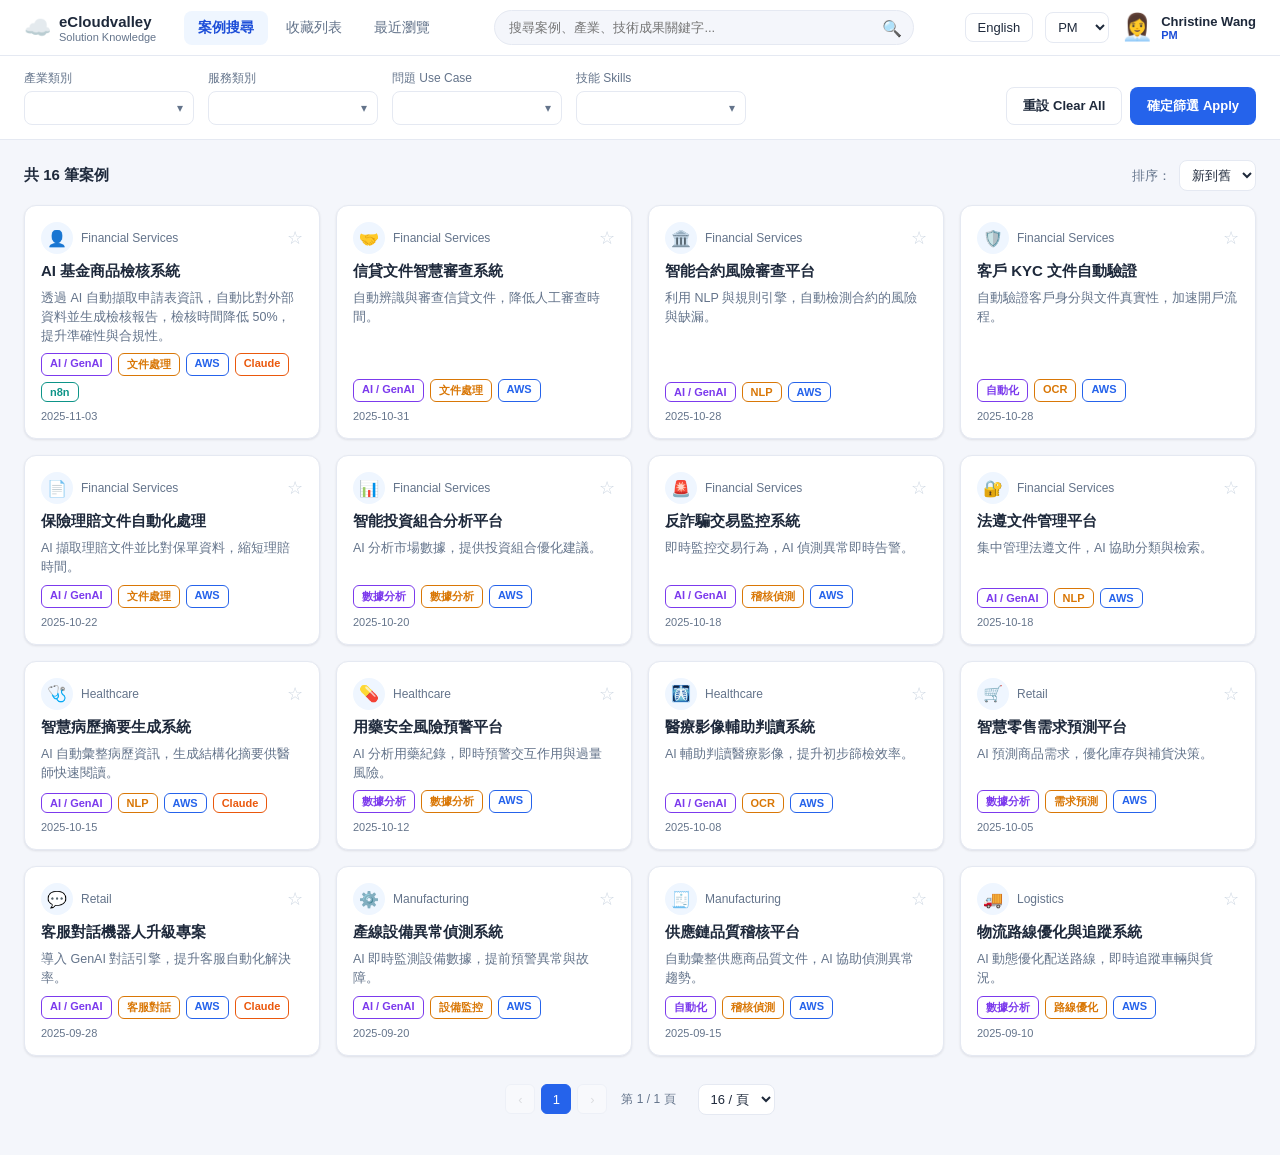
==== frontend/index.html @ f8f95ab1 "feat: initial commit" ====
<!doctype html>
<html lang="zh-Hant">
<head>
<meta charset="UTF-8" />
<meta name="viewport" content="width=device-width, initial-scale=1.0" />
<title>eCloudvalley Solution Knowledge</title>
<link rel="stylesheet" href="css/style.css" />
</head>
<body>
<div id="app">

  <header class="topbar">
    <div class="topbar-left">
      <div class="logo">
        <span class="logo-mark">☁️</span>
        <div class="logo-text">
          <div class="logo-name" data-i18n="appName">eCloudvalley</div>
          <div class="logo-sub" data-i18n="appSub">Solution Knowledge</div>
        </div>
      </div>
      <nav class="topnav">
        <button class="topnav-btn active" data-view="list" data-i18n="nav_search">案例搜尋</button>
        <button class="topnav-btn" data-view="favorites" data-i18n="nav_favorites">收藏列表</button>
        <button class="topnav-btn" data-view="recent" data-i18n="nav_recent">最近瀏覽</button>
      </nav>
    </div>

    <div class="topbar-search">
      <input type="text" id="search-input" data-i18n-placeholder="search_placeholder" placeholder="搜尋案例、產業、技術成果關鍵字..." />
      <span class="search-icon">🔍</span>
    </div>

    <div class="topbar-right">
      <button class="lang-btn" id="lang-btn" data-i18n="lang_switch">English</button>
      <label class="role-switcher" title="切換角色（Demo）">
        <select id="role-select">
          <option value="customer">客戶</option>
          <option value="pm" selected>PM</option>
          <option value="sa">SA</option>
        </select>
      </label>
      <div class="user-chip">
        <span class="user-avatar">👩‍💼</span>
        <div class="user-info">
          <div class="user-name" id="user-name">Christine Wang</div>
          <div class="user-role" id="user-role">PM</div>
        </div>
      </div>
    </div>
  </header>

  <div class="filterbar" id="filterbar">
    <div class="filter-groups" id="filter-groups"><!-- rendered by app.js --></div>
    <div class="filter-actions">
      <button class="btn btn-ghost" id="filter-clear" data-i18n="filter_clear">重設 Clear All</button>
      <button class="btn btn-primary" id="filter-apply" data-i18n="filter_apply">確定篩選 Apply</button>
    </div>
  </div>

  <div class="content-row">
    <main id="main-content">

      <section id="view-list" class="view">
        <div class="list-toolbar">
          <div class="result-count" id="result-count">共 16 筆案例</div>
          <div class="list-toolbar-right">
            <div class="sort-control">
              <span data-i18n="sort_label">排序</span>：
              <select id="sort-select">
                <option value="new" data-i18n="sort_new">新到舊</option>
                <option value="old" data-i18n="sort_old">舊到新</option>
              </select>
            </div>
          </div>
        </div>
        <div class="case-grid" id="case-grid"><!-- rendered by app.js --></div>
        <div class="pagination" id="pagination"><!-- rendered by app.js --></div>
      </section>

      <section id="view-favorites" class="view hidden">
        <div class="list-toolbar">
          <div class="result-count" id="favorites-count"></div>
        </div>
        <div class="case-grid" id="favorites-grid"></div>
        <div class="empty-state hidden" id="favorites-empty" data-i18n="empty_favorites"></div>
      </section>

      <section id="view-recent" class="view hidden">
        <div class="list-toolbar">
          <div class="result-count" id="recent-count"></div>
        </div>
        <div class="case-grid" id="recent-grid"></div>
        <div class="empty-state hidden" id="recent-empty" data-i18n="empty_recent"></div>
      </section>

    </main>

    <aside class="preview-drawer hidden" id="preview-drawer"><!-- rendered by app.js --></aside>
  </div>

</div>

<script src="js/i18n.js"></script>
<script src="js/data.js"></script>
<script src="js/app.js"></script>
</body>
</html>
---- frontend/css/style.css ----
:root {
  --blue: #2563eb;
  --blue-dark: #1d4ed8;
  --blue-light: #eff6ff;
  --bg: #f4f6fb;
  --card-bg: #ffffff;
  --border: #e5e9f2;
  --text: #1e293b;
  --text-muted: #64748b;
  --radius: 12px;
  --shadow: 0 1px 3px rgba(16, 24, 40, 0.06), 0 1px 2px rgba(16, 24, 40, 0.04);
}

* { box-sizing: border-box; }
html, body { margin: 0; padding: 0; }
body {
  font-family: -apple-system, "Segoe UI", "PingFang TC", "Microsoft JhengHei", sans-serif;
  background: var(--bg);
  color: var(--text);
}
.hidden { display: none !important; }
button { font-family: inherit; cursor: pointer; }

/* ---------- topbar ---------- */
.topbar {
  display: flex; align-items: center; justify-content: space-between;
  gap: 16px; padding: 10px 24px; background: var(--card-bg);
  border-bottom: 1px solid var(--border); flex-wrap: wrap;
}
.topbar-left { display: flex; align-items: center; gap: 28px; }
.logo { display: flex; align-items: center; gap: 8px; }
.logo-mark { font-size: 22px; }
.logo-name { font-weight: 700; font-size: 15px; line-height: 1.2; }
.logo-sub { font-size: 11px; color: var(--text-muted); }
.topnav { display: flex; gap: 4px; }
.topnav-btn {
  border: none; background: transparent; padding: 8px 14px; border-radius: 8px;
  font-size: 14px; color: var(--text-muted); font-weight: 500;
}
.topnav-btn.active { background: var(--blue-light); color: var(--blue-dark); font-weight: 700; }
.topnav-btn:hover { background: #f1f5fb; }

.topbar-search { position: relative; flex: 1; max-width: 420px; min-width: 200px; }
.topbar-search input {
  width: 100%; padding: 9px 36px 9px 14px; border-radius: 20px; border: 1px solid var(--border);
  background: var(--bg); font-size: 13px;
}
.search-icon { position: absolute; right: 12px; top: 50%; transform: translateY(-50%); color: var(--text-muted); }

.topbar-right { display: flex; align-items: center; gap: 12px; }
.lang-btn, .lang-btn.small {
  border: 1px solid var(--border); background: white; border-radius: 8px; padding: 6px 12px; font-size: 13px; color: var(--text);
}
.role-switcher select, #sort-select, #page-size-select {
  border: 1px solid var(--border); border-radius: 8px; padding: 6px 8px; font-size: 13px; background: white; color: var(--text);
}
.user-chip { display: flex; align-items: center; gap: 8px; }
.user-avatar { font-size: 26px; }
.user-name { font-size: 13px; font-weight: 600; }
.user-role { font-size: 11px; color: var(--blue-dark); font-weight: 700; }

/* ---------- filter bar ---------- */
.filterbar {
  display: flex; align-items: flex-start; justify-content: space-between; gap: 16px;
  padding: 14px 24px; background: var(--card-bg); border-bottom: 1px solid var(--border);
  flex-wrap: wrap;
}
.filter-groups { display: flex; gap: 14px; flex-wrap: wrap; flex: 1; }
.filter-group { position: relative; min-width: 170px; }
.filter-label { display: block; font-size: 12px; color: var(--text-muted); margin-bottom: 4px; }
.filter-box {
  display: flex; align-items: center; gap: 6px; min-height: 34px; padding: 4px 10px;
  border: 1px solid var(--border); border-radius: 8px; background: white; flex-wrap: wrap;
}
.filter-chips { display: flex; gap: 6px; flex-wrap: wrap; flex: 1; }
.filter-box .caret { color: var(--text-muted); font-size: 12px; }
.chip {
  display: inline-flex; align-items: center; gap: 4px; background: var(--blue-light); color: var(--blue-dark);
  border-radius: 6px; padding: 2px 6px; font-size: 12px; font-weight: 600;
}
.chip-x { cursor: pointer; opacity: 0.7; font-size: 10px; }
.chip-x:hover { opacity: 1; }
.filter-panel {
  position: absolute; top: calc(100% + 4px); left: 0; z-index: 40; min-width: 220px;
  background: white; border: 1px solid var(--border); border-radius: 10px; box-shadow: var(--shadow);
  padding: 8px; max-height: 240px; overflow-y: auto;
}
.filter-option { display: flex; align-items: center; gap: 8px; padding: 6px 8px; border-radius: 6px; font-size: 13px; }
.filter-option:hover { background: var(--bg); }
.filter-actions { display: flex; gap: 8px; align-self: flex-end; }
.btn { border-radius: 8px; padding: 9px 16px; font-size: 13px; font-weight: 600; border: 1px solid transparent; }
.btn-ghost { background: white; border-color: var(--border); color: var(--text); }
.btn-ghost:hover { background: var(--bg); }
.btn-primary { background: var(--blue); color: white; }
.btn-primary:hover { background: var(--blue-dark); }

/* ---------- content layout ---------- */
.content-row { display: flex; align-items: flex-start; gap: 0; }

/* ---------- main / list ---------- */
#main-content { padding: 20px 24px 40px; flex: 1; min-width: 0; }
.list-toolbar { display: flex; align-items: center; justify-content: space-between; margin-bottom: 14px; }
.result-count { font-size: 15px; font-weight: 700; }
.sort-control { font-size: 13px; color: var(--text-muted); }
.sort-control select { border: 1px solid var(--border); border-radius: 6px; padding: 4px 6px; margin-left: 4px; }

.case-grid {
  display: grid; grid-template-columns: repeat(4, 1fr); gap: 16px; transition: grid-template-columns 0.15s ease;
}
.case-grid.grid-collapsed { grid-template-columns: repeat(3, 1fr); }
@media (max-width: 1300px) { .case-grid.grid-collapsed { grid-template-columns: repeat(2, 1fr); } }
@media (max-width: 1100px) { .case-grid { grid-template-columns: repeat(2, 1fr); } }
@media (max-width: 640px) { .case-grid, .case-grid.grid-collapsed { grid-template-columns: 1fr; } }

.case-card {
  background: var(--card-bg); border: 1px solid var(--border); border-radius: var(--radius);
  padding: 16px; box-shadow: var(--shadow); cursor: pointer; display: flex; flex-direction: column; gap: 8px;
  transition: border-color 0.15s, transform 0.1s;
}
.case-card:hover { border-color: var(--blue); transform: translateY(-2px); }
.case-card.selected { border-color: var(--blue); box-shadow: 0 0 0 2px var(--blue-light); }
.card-top { display: flex; align-items: center; gap: 8px; }
.card-icon {
  width: 32px; height: 32px; border-radius: 50%; background: var(--blue-light);
  display: flex; align-items: center; justify-content: center; font-size: 16px; flex-shrink: 0;
}
.card-industry { font-size: 12px; color: var(--text-muted); flex: 1; }
.star-btn { border: none; background: transparent; font-size: 18px; color: #cbd5e1; padding: 0; line-height: 1; }
.star-btn.active { color: #f59e0b; }
.card-title { font-size: 15px; font-weight: 700; }
.card-desc { font-size: 12.5px; color: var(--text-muted); line-height: 1.5; flex: 1; }
.card-tags { display: flex; gap: 6px; flex-wrap: wrap; }
.card-date { font-size: 11px; color: var(--text-muted); }

.tag { font-size: 11px; font-weight: 700; padding: 3px 8px; border-radius: 6px; background: var(--card-bg); border: 1.5px solid; }
.tag-purple { color: #7c3aed; border-color: #7c3aed; }
.tag-amber { color: #d97706; border-color: #d97706; }
.tag-blue { color: #2563eb; border-color: #2563eb; }
.tag-orange { color: #ea580c; border-color: #ea580c; }
.tag-teal { color: #0d9488; border-color: #0d9488; }
.tag-indigo { color: #4f46e5; border-color: #4f46e5; }
.tag-gray { color: #64748b; border-color: #cbd5e1; }

.pagination { display: flex; align-items: center; gap: 6px; justify-content: center; margin-top: 28px; flex-wrap: wrap; }
.page-btn, .page-nav {
  border: 1px solid var(--border); background: white; border-radius: 6px; min-width: 30px; height: 30px; font-size: 13px;
}
.page-btn.active { background: var(--blue); color: white; border-color: var(--blue); }
.page-nav:disabled { opacity: 0.4; cursor: not-allowed; }
.page-of { font-size: 12px; color: var(--text-muted); margin: 0 8px; }
#page-size-select { margin-left: 8px; }

.empty-state { text-align: center; color: var(--text-muted); font-size: 14px; padding: 60px 20px; }

/* ---------- case panel (整併後的預覽/完整內容面板) ---------- */
.preview-drawer {
  position: sticky; top: 76px; align-self: flex-start; flex-shrink: 0;
  width: min(460px, 40vw); max-height: calc(100vh - 92px); background: white;
  border-left: 1px solid var(--border); box-shadow: -4px 0 16px rgba(16, 24, 40, 0.06);
  display: flex; flex-direction: column; margin-left: 16px; border-radius: var(--radius) 0 0 var(--radius);
  overflow: hidden;
}
.preview-drawer.fullscreen {
  position: fixed; inset: 0; top: 0; width: 100vw; height: 100vh; max-height: 100vh;
  margin-left: 0; border-radius: 0; z-index: 70;
}
.preview-header { display: flex; justify-content: flex-end; align-items: center; gap: 8px; padding: 12px 16px; border-bottom: 1px solid var(--border); flex-shrink: 0; }
.preview-drawer.fullscreen .preview-header { justify-content: space-between; }
.icon-btn {
  border: 1px solid var(--border); background: white; border-radius: 8px; width: 40px; height: 40px; font-size: 18px;
  display: inline-flex; align-items: center; justify-content: center;
}
.icon-btn:hover { background: var(--bg); border-color: var(--blue); color: var(--blue-dark); }
.icon-btn.back {
  width: auto; padding: 0 16px; gap: 4px; font-size: 14px; font-weight: 700; color: var(--blue-dark);
}
.preview-body { padding: 18px 20px 28px; overflow-y: auto; flex: 1; }
.reading-column { max-width: 100%; }
.preview-drawer.fullscreen .preview-body { padding: 36px 48px 60px; }
.preview-drawer.fullscreen .reading-column { max-width: 960px; margin: 0 auto; }
.preview-icon-row { display: flex; align-items: center; gap: 10px; margin-bottom: 10px; }
.preview-icon { width: 40px; height: 40px; border-radius: 50%; background: var(--blue-light); display: flex; align-items: center; justify-content: center; font-size: 20px; flex-shrink: 0; }
.preview-industry { font-size: 12px; color: var(--text-muted); font-weight: 600; }
.preview-title { font-size: 19px; margin: 0 0 6px; }
.preview-desc { font-size: 13px; color: var(--text-muted); line-height: 1.6; margin-bottom: 8px; }
.preview-meta { font-size: 11.5px; color: var(--text-muted); display: flex; gap: 14px; margin-top: 8px; }

.role-hint { background: var(--blue-light); color: var(--blue-dark); font-size: 12px; padding: 10px 12px; border-radius: 8px; margin: 14px 0; }

.detail-tabs { display: flex; gap: 4px; border-bottom: 1px solid var(--border); margin-bottom: 4px; flex-wrap: wrap; }
.tab-btn { border: none; background: transparent; padding: 9px 14px; font-size: 13.5px; font-weight: 600; color: var(--text-muted); border-bottom: 2px solid transparent; }
.tab-btn.active { color: var(--blue-dark); border-bottom-color: var(--blue); }
.tab-btn:hover { color: var(--blue-dark); }

.quicklinks {
  display: flex; gap: 6px; flex-wrap: wrap; padding: 10px 0; margin-bottom: 14px;
  border-bottom: 1px dashed var(--border); position: sticky; top: 0; background: white; z-index: 5;
}
.quicklink-btn {
  border: 1px solid var(--border); background: var(--bg); color: var(--blue-dark); border-radius: 20px;
  padding: 5px 12px; font-size: 12px; font-weight: 600;
}
.quicklink-btn:hover { background: var(--blue-light); border-color: var(--blue); }
.panel-section { margin-bottom: 4px; }

.panel-content .section-title { font-size: 13.5px; font-weight: 700; margin-bottom: 10px; }
.panel-content .section-title.standalone { margin-top: 22px; }
.two-col { display: grid; grid-template-columns: 1fr; gap: 12px; }
.preview-drawer.fullscreen .two-col { grid-template-columns: 1fr 1fr; gap: 16px; }
.section-card { background: var(--bg); border: 1px solid var(--border); border-radius: 10px; padding: 14px; }
.section-card p { font-size: 13px; line-height: 1.6; margin: 0; color: var(--text); }

.kpi-row { display: grid; grid-template-columns: repeat(2, 1fr); gap: 10px; }
.preview-drawer.fullscreen .kpi-row { grid-template-columns: repeat(4, 1fr); }
.kpi-row.kpi-row-single { grid-template-columns: 1fr; max-width: 240px; }
.preview-drawer.fullscreen .kpi-row.kpi-row-single { grid-template-columns: 1fr; max-width: 260px; }
.kpi-card { background: var(--blue-light); border-radius: 10px; padding: 14px; text-align: center; }
.kpi-icon { font-size: 18px; }
.kpi-value { font-size: 18px; font-weight: 800; color: var(--blue-dark); margin: 4px 0; }
.kpi-label { font-size: 11px; color: var(--text-muted); }

.overview-row { display: grid; grid-template-columns: repeat(2, 1fr); gap: 10px; }
.preview-drawer.fullscreen .overview-row { grid-template-columns: repeat(4, 1fr); }
.overview-item { background: var(--bg); border: 1px solid var(--border); border-radius: 10px; padding: 12px; font-size: 12px; display: flex; flex-direction: column; gap: 4px; }
.overview-item span { color: var(--text-muted); }
.overview-item strong { font-size: 13.5px; }

.team-row { display: flex; gap: 10px; flex-wrap: wrap; }
.team-chip { background: var(--bg); border: 1px solid var(--border); border-radius: 20px; padding: 6px 14px; font-size: 13px; }

.wbs-row { display: flex; gap: 10px; overflow-x: auto; padding-bottom: 4px; }
.wbs-item { min-width: 120px; background: var(--bg); border: 1px solid var(--border); border-radius: 10px; padding: 10px 12px; text-align: center; flex-shrink: 0; }
.wbs-item.ongoing { border-color: var(--blue); background: var(--blue-light); }
.wbs-phase { font-size: 12.5px; font-weight: 700; margin-bottom: 4px; }
.wbs-weeks { font-size: 11px; color: var(--text-muted); }
.wbs-date { font-size: 11px; color: var(--text-muted); }

.cost-row { display: flex; gap: 10px; }
.cost-box { flex: 1; background: white; border: 1px solid var(--border); border-radius: 8px; padding: 12px; text-align: center; }
.cost-label { font-size: 11.5px; color: var(--text-muted); }
.cost-value { font-size: 16px; font-weight: 800; color: var(--blue-dark); margin-top: 4px; }

.bullet-list { list-style: none; margin: 6px 0; padding: 0; font-size: 13px; }
.bullet-list li { padding: 3px 0; }

.arch-row { display: flex; align-items: stretch; gap: 8px; overflow-x: auto; padding-bottom: 8px; }
.arch-box { min-width: 150px; background: var(--bg); border: 1px solid var(--border); border-radius: 10px; padding: 12px; flex-shrink: 0; }
.arch-box:nth-child(1) { min-width: 100px; }
.arch-name { font-weight: 700; font-size: 13px; margin-bottom: 6px; }
.arch-box ul { margin: 0; padding-left: 16px; font-size: 11.5px; color: var(--text-muted); }
.arch-arrow { align-self: center; color: var(--text-muted); font-size: 16px; flex-shrink: 0; }

.chip-row { display: flex; gap: 8px; flex-wrap: wrap; }
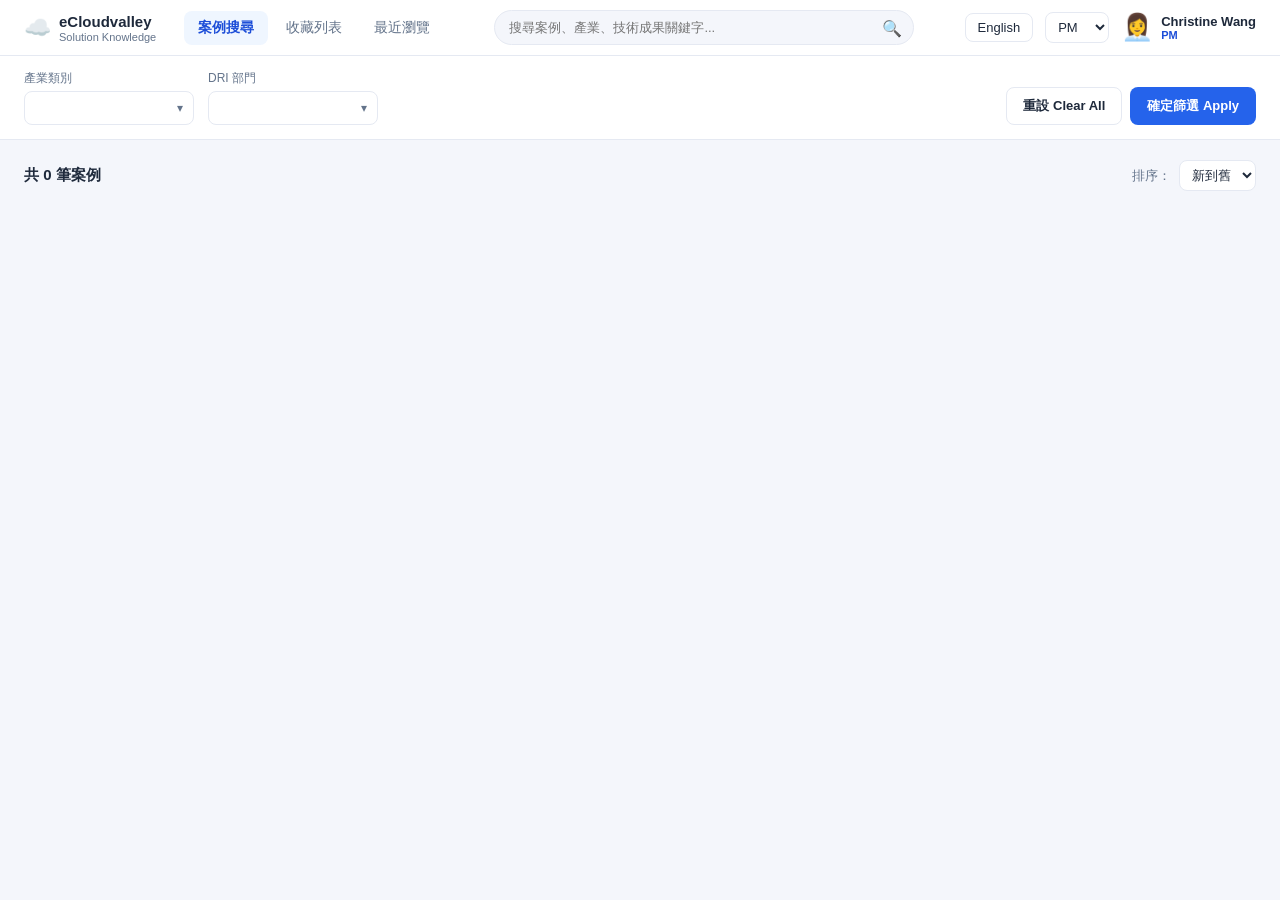
==== commit c56fa273: "add "interest" bottom" ====
--- a/frontend/index.html
+++ b/frontend/index.html
@@ -98,6 +98,8 @@
     <aside class="preview-drawer hidden" id="preview-drawer"><!-- rendered by app.js --></aside>
   </div>
 
+  <div class="modal-overlay hidden" id="interest-modal-overlay"><!-- rendered by app.js --></div>
+
 </div>
 
 <script src="js/i18n.js"></script>
--- a/frontend/css/style.css
+++ b/frontend/css/style.css
@@ -129,7 +129,6 @@
 .star-btn.active { color: #f59e0b; }
 .card-title { font-size: 15px; font-weight: 700; }
 .card-desc { font-size: 12.5px; color: var(--text-muted); line-height: 1.5; flex: 1; }
-.card-tags { display: flex; gap: 6px; flex-wrap: wrap; }
 .card-date { font-size: 11px; color: var(--text-muted); }
 
 .tag { font-size: 11px; font-weight: 700; padding: 3px 8px; border-radius: 6px; background: var(--card-bg); border: 1.5px solid; }
@@ -178,6 +177,11 @@
 .reading-column { max-width: 100%; }
 .preview-drawer.fullscreen .preview-body { padding: 36px 48px 60px; }
 .preview-drawer.fullscreen .reading-column { max-width: 960px; margin: 0 auto; }
+.preview-footer { border-top: 1px solid var(--border); padding: 14px 20px; flex-shrink: 0; background: white; }
+.preview-footer-inner { max-width: 100%; }
+.preview-drawer.fullscreen .preview-footer { padding: 18px 48px; }
+.preview-drawer.fullscreen .preview-footer-inner { max-width: 960px; margin: 0 auto; }
+.interest-btn { width: 100%; }
 .preview-icon-row { display: flex; align-items: center; gap: 10px; margin-bottom: 10px; }
 .preview-icon { width: 40px; height: 40px; border-radius: 50%; background: var(--blue-light); display: flex; align-items: center; justify-content: center; font-size: 20px; flex-shrink: 0; }
 .preview-industry { font-size: 12px; color: var(--text-muted); font-weight: 600; }
@@ -251,3 +255,26 @@
 .arch-arrow { align-self: center; color: var(--text-muted); font-size: 16px; flex-shrink: 0; }
 
 .chip-row { display: flex; gap: 8px; flex-wrap: wrap; }
+
+/* ---------- interest modal ---------- */
+.modal-overlay {
+  position: fixed; inset: 0; background: rgba(15, 23, 42, 0.5);
+  display: flex; align-items: center; justify-content: center;
+  z-index: 200; padding: 20px;
+}
+.modal-card { background: white; border-radius: var(--radius); box-shadow: var(--shadow); width: 100%; max-width: 420px; padding: 28px 24px 24px; }
+.modal-icon-circle {
+  width: 64px; height: 64px; border-radius: 50%; margin: 0 auto 18px;
+  display: flex; align-items: center; justify-content: center; font-size: 26px; line-height: 1;
+}
+.modal-icon-circle.confirm { background: var(--blue-light); color: var(--blue); }
+.modal-icon-circle.result { background: #dcfce7; color: #16a34a; }
+.modal-title { font-size: 20px; font-weight: 800; margin: 0 0 10px; text-align: center; }
+.modal-desc { font-size: 13px; color: var(--text-muted); line-height: 1.6; margin: 0 0 20px; text-align: center; }
+.modal-item-label { font-size: 12px; color: var(--text-muted); font-weight: 600; margin-bottom: 6px; }
+.modal-case-card { border: 1px solid var(--border); border-radius: 8px; background: var(--bg); padding: 12px; margin-bottom: 20px; text-align: left; }
+.modal-case-title { font-size: 14px; font-weight: 700; margin-bottom: 4px; }
+.modal-case-subtitle { font-size: 13px; color: var(--text-muted); }
+.modal-actions { display: flex; gap: 10px; }
+.modal-actions .btn { flex: 1; }
+.modal-actions.single .btn { flex: none; width: 100%; }
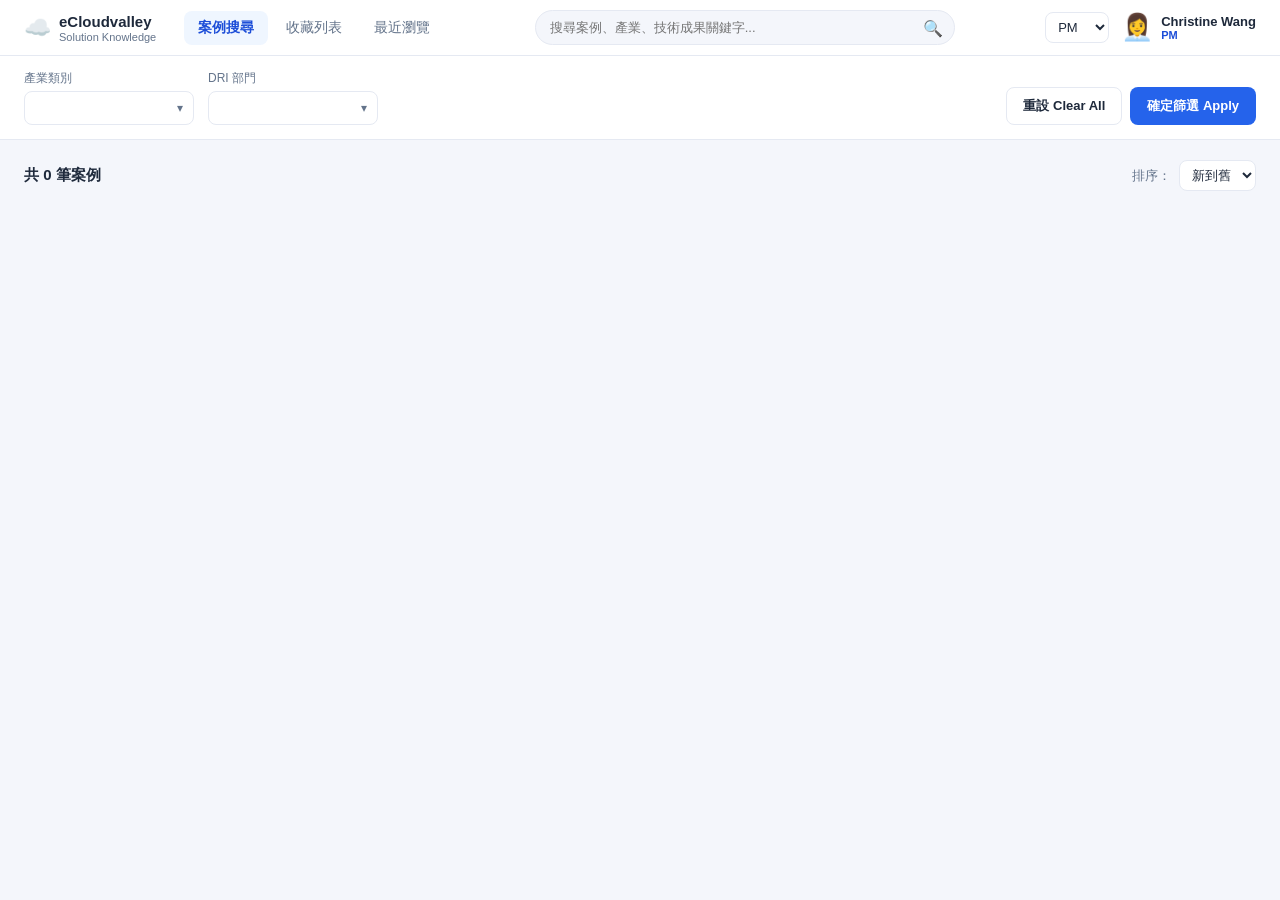
==== commit 740b9262: "revise UI and url" ====
--- a/frontend/index.html
+++ b/frontend/index.html
@@ -31,7 +31,6 @@
     </div>
 
     <div class="topbar-right">
-      <button class="lang-btn" id="lang-btn" data-i18n="lang_switch">English</button>
       <label class="role-switcher" title="切換角色（Demo）">
         <select id="role-select">
           <option value="customer">客戶</option>
--- a/frontend/css/style.css
+++ b/frontend/css/style.css
@@ -9,6 +9,17 @@
   --text-muted: #64748b;
   --radius: 12px;
   --shadow: 0 1px 3px rgba(16, 24, 40, 0.06), 0 1px 2px rgba(16, 24, 40, 0.04);
+
+  /* 案例詳情面板（客戶脈絡與價值／專案規劃與交付／技術設計與架構）專用 token，對齊 UI介面設計/案例平台css參考.css */
+  --primary-600: #1769C2;
+  --primary-500: #2474D8;
+  --primary-300: #6EA8E8;
+  --primary-100: #D9E4F2;
+  --primary-50: #EAF2FC;
+  --text-primary: #172B4D;
+  --text-secondary: #5E6C84;
+  --surface-subtle: #F7F9FC;
+  --border-soft: #D9E4F2;
 }
 
 * { box-sizing: border-box; }
@@ -189,51 +200,64 @@
 .preview-desc { font-size: 13px; color: var(--text-muted); line-height: 1.6; margin-bottom: 8px; }
 .preview-meta { font-size: 11.5px; color: var(--text-muted); display: flex; gap: 14px; margin-top: 8px; }
 
-.role-hint { background: var(--blue-light); color: var(--blue-dark); font-size: 12px; padding: 10px 12px; border-radius: 8px; margin: 14px 0; }
-
 .detail-tabs { display: flex; gap: 4px; border-bottom: 1px solid var(--border); margin-bottom: 4px; flex-wrap: wrap; }
 .tab-btn { border: none; background: transparent; padding: 9px 14px; font-size: 13.5px; font-weight: 600; color: var(--text-muted); border-bottom: 2px solid transparent; }
 .tab-btn.active { color: var(--blue-dark); border-bottom-color: var(--blue); }
 .tab-btn:hover { color: var(--blue-dark); }
 
-.quicklinks {
-  display: flex; gap: 6px; flex-wrap: wrap; padding: 10px 0; margin-bottom: 14px;
-  border-bottom: 1px dashed var(--border); position: sticky; top: 0; background: white; z-index: 5;
-}
-.quicklink-btn {
-  border: 1px solid var(--border); background: var(--bg); color: var(--blue-dark); border-radius: 20px;
-  padding: 5px 12px; font-size: 12px; font-weight: 600;
-}
-.quicklink-btn:hover { background: var(--blue-light); border-color: var(--blue); }
 .panel-section { margin-bottom: 4px; }
 
-.panel-content .section-title { font-size: 13.5px; font-weight: 700; margin-bottom: 10px; }
+.panel-content .section-title { font-size: 18px; font-weight: 600; color: var(--text-primary); margin-bottom: 10px; }
 .panel-content .section-title.standalone { margin-top: 22px; }
 .two-col { display: grid; grid-template-columns: 1fr; gap: 12px; }
 .preview-drawer.fullscreen .two-col { grid-template-columns: 1fr 1fr; gap: 16px; }
-.section-card { background: var(--bg); border: 1px solid var(--border); border-radius: 10px; padding: 14px; }
+.section-card { background: var(--surface-subtle); border: 1px solid var(--border-soft); border-radius: 8px; padding: 20px 24px; }
 .section-card p { font-size: 13px; line-height: 1.6; margin: 0; color: var(--text); }
 
-.kpi-row { display: grid; grid-template-columns: repeat(2, 1fr); gap: 10px; }
-.preview-drawer.fullscreen .kpi-row { grid-template-columns: repeat(4, 1fr); }
-.kpi-row.kpi-row-single { grid-template-columns: 1fr; max-width: 240px; }
-.preview-drawer.fullscreen .kpi-row.kpi-row-single { grid-template-columns: 1fr; max-width: 260px; }
-.kpi-card { background: var(--blue-light); border-radius: 10px; padding: 14px; text-align: center; }
-.kpi-icon { font-size: 18px; }
-.kpi-value { font-size: 18px; font-weight: 800; color: var(--blue-dark); margin: 4px 0; }
-.kpi-label { font-size: 11px; color: var(--text-muted); }
+/* ---------- 專案規劃與交付：人天估算／專案成本（跟區塊等寬的大方框） ---------- */
+.metric-box { display: flex; align-items: center; gap: 20px; padding: 20px 24px; border-radius: 14px; border: 1px solid var(--border-soft); }
+.metric-icon-circle {
+  flex: none; width: 56px; height: 56px; border-radius: 50%;
+  display: flex; align-items: center; justify-content: center; font-size: 26px;
+}
+.metric-icon-img { width: 28px; height: 28px; object-fit: contain; display: block; }
+.metric-divider { flex: none; width: 1px; align-self: stretch; background: rgba(0, 0, 0, 0.12); }
+.metric-content { flex: 1; min-width: 0; }
+.metric-caption { font-size: 12px; color: var(--text-muted); margin-bottom: 4px; }
+.metric-value-row { display: flex; align-items: baseline; gap: 8px; flex-wrap: wrap; }
+.metric-value { font-size: 28px; font-weight: 800; line-height: 1.2; }
+.metric-unit { font-size: 13px; font-weight: 600; color: var(--text-muted); }
+.metric-subcaption { font-size: 12px; color: var(--text-muted); margin-top: 4px; }
+
+.metric-box-manday { background: var(--surface-subtle); }
+.metric-box-manday .metric-icon-circle { background: var(--primary-50); }
+.metric-box-manday .metric-value { color: var(--primary-600); }
+
+.metric-box-cost { background: var(--surface-subtle); }
+.metric-box-cost .metric-icon-circle { background: var(--primary-50); }
+.metric-box-cost .metric-value { color: var(--primary-600); }
+
+/* ---------- 客戶脈絡與價值：關鍵成效指標（label/value 兩欄位，無 icon） ---------- */
+.benefit-subtitle { font-size: 12px; color: var(--text-muted); margin: -4px 0 12px; }
+.benefit-row { display: grid; grid-template-columns: repeat(2, 1fr); gap: 12px; }
+.benefit-card { background: var(--surface-subtle); border: 1px solid var(--border-soft); border-radius: 10px; padding: 16px; text-align: left; }
+.benefit-card-span { grid-column: 1 / -1; }
+.benefit-card-top { display: flex; justify-content: space-between; align-items: flex-start; gap: 8px; }
+.benefit-title { font-size: 14px; font-weight: 700; color: var(--text); }
+.benefit-index { font-size: 20px; font-weight: 600; color: #cbd5e1; }
+.benefit-desc { font-size: 12.5px; color: var(--text-muted); line-height: 1.6; margin-top: 8px; }
 
 .overview-row { display: grid; grid-template-columns: repeat(2, 1fr); gap: 10px; }
 .preview-drawer.fullscreen .overview-row { grid-template-columns: repeat(4, 1fr); }
-.overview-item { background: var(--bg); border: 1px solid var(--border); border-radius: 10px; padding: 12px; font-size: 12px; display: flex; flex-direction: column; gap: 4px; }
+.overview-item { background: var(--surface-subtle); border: 1px solid var(--border-soft); border-radius: 10px; padding: 12px; font-size: 12px; display: flex; flex-direction: column; gap: 4px; }
 .overview-item span { color: var(--text-muted); }
-.overview-item strong { font-size: 13.5px; }
+.overview-item strong { font-size: 13.5px; color: var(--text-primary); }
 
 .team-row { display: flex; gap: 10px; flex-wrap: wrap; }
-.team-chip { background: var(--bg); border: 1px solid var(--border); border-radius: 20px; padding: 6px 14px; font-size: 13px; }
+.team-chip { background: var(--surface-subtle); border: 1px solid var(--border-soft); border-radius: 20px; padding: 6px 14px; font-size: 13px; }
 
 .wbs-row { display: flex; gap: 10px; overflow-x: auto; padding-bottom: 4px; }
-.wbs-item { min-width: 120px; background: var(--bg); border: 1px solid var(--border); border-radius: 10px; padding: 10px 12px; text-align: center; flex-shrink: 0; }
+.wbs-item { min-width: 120px; background: var(--surface-subtle); border: 1px solid var(--border-soft); border-radius: 10px; padding: 10px 12px; text-align: center; flex-shrink: 0; }
 .wbs-item.ongoing { border-color: var(--blue); background: var(--blue-light); }
 .wbs-phase { font-size: 12.5px; font-weight: 700; margin-bottom: 4px; }
 .wbs-weeks { font-size: 11px; color: var(--text-muted); }
@@ -244,8 +268,35 @@
 .cost-label { font-size: 11.5px; color: var(--text-muted); }
 .cost-value { font-size: 16px; font-weight: 800; color: var(--blue-dark); margin-top: 4px; }
 
-.bullet-list { list-style: none; margin: 6px 0; padding: 0; font-size: 13px; }
+.bullet-list { list-style: disc; margin: 6px 0; padding: 0 0 0 18px; font-size: 13px; }
 .bullet-list li { padding: 3px 0; }
+.bullet-list li::marker { color: var(--primary-500); }
+
+.checklist { list-style: none; margin: 6px 0; padding: 0; font-size: 13px; }
+.checklist li { padding: 3px 0; }
+
+/* ---------- 技術設計與架構：模組拆分（編號＋名稱＋說明表格列） ---------- */
+.module-table { background: var(--surface-subtle); border: 1px solid var(--border-soft); border-radius: 8px; overflow: hidden; }
+.module-row { display: flex; align-items: flex-start; gap: 16px; padding: 14px 20px; border-bottom: 1px solid var(--border-soft); }
+.module-row:last-child { border-bottom: none; }
+.module-num {
+  flex: none; width: 24px; height: 24px; border-radius: 50%;
+  background: var(--primary-100); color: var(--primary-600);
+  font-size: 13px; font-weight: 600; display: flex; align-items: center; justify-content: center;
+}
+.module-name { flex: none; width: 220px; font-size: 13.5px; font-weight: 600; color: var(--text-primary); }
+.module-desc { flex: 1; min-width: 160px; font-size: 13px; color: var(--text-secondary); line-height: 1.6; }
+@media (max-width: 640px) { .module-row { flex-wrap: wrap; } .module-name { width: 100%; } }
+
+/* ---------- 技術設計與架構：底層技術架構的資料流向（編號圓圈條列） ---------- */
+.flow-title { font-size: 13px; font-weight: 700; color: var(--text-primary); margin-bottom: 10px; }
+.flow-list { display: flex; flex-direction: column; gap: 10px; }
+.flow-item { display: flex; align-items: flex-start; gap: 10px; font-size: 13px; color: var(--text-primary); line-height: 1.6; }
+.flow-number {
+  flex: none; width: 22px; height: 22px; border-radius: 50%;
+  background: var(--primary-300); color: #fff;
+  font-size: 12px; font-weight: 600; display: flex; align-items: center; justify-content: center;
+}
 
 .arch-row { display: flex; align-items: stretch; gap: 8px; overflow-x: auto; padding-bottom: 8px; }
 .arch-box { min-width: 150px; background: var(--bg); border: 1px solid var(--border); border-radius: 10px; padding: 12px; flex-shrink: 0; }
@@ -275,6 +326,15 @@
 .modal-case-card { border: 1px solid var(--border); border-radius: 8px; background: var(--bg); padding: 12px; margin-bottom: 20px; text-align: left; }
 .modal-case-title { font-size: 14px; font-weight: 700; margin-bottom: 4px; }
 .modal-case-subtitle { font-size: 13px; color: var(--text-muted); }
+.modal-field { margin-bottom: 16px; }
+.modal-field-label { font-size: 13px; font-weight: 600; margin: 4px 0 6px; display: block; }
+.modal-field-label .required { color: #dc2626; margin-left: 2px; }
+.modal-input, .modal-textarea {
+  width: 100%; border: 1px solid var(--border); border-radius: 8px; padding: 10px 12px;
+  font-size: 13px; font-family: inherit; background: white;
+}
+.modal-textarea { resize: vertical; min-height: 70px; }
+.modal-field-error { color: #dc2626; font-size: 12px; margin-top: 4px; }
 .modal-actions { display: flex; gap: 10px; }
 .modal-actions .btn { flex: 1; }
 .modal-actions.single .btn { flex: none; width: 100%; }
